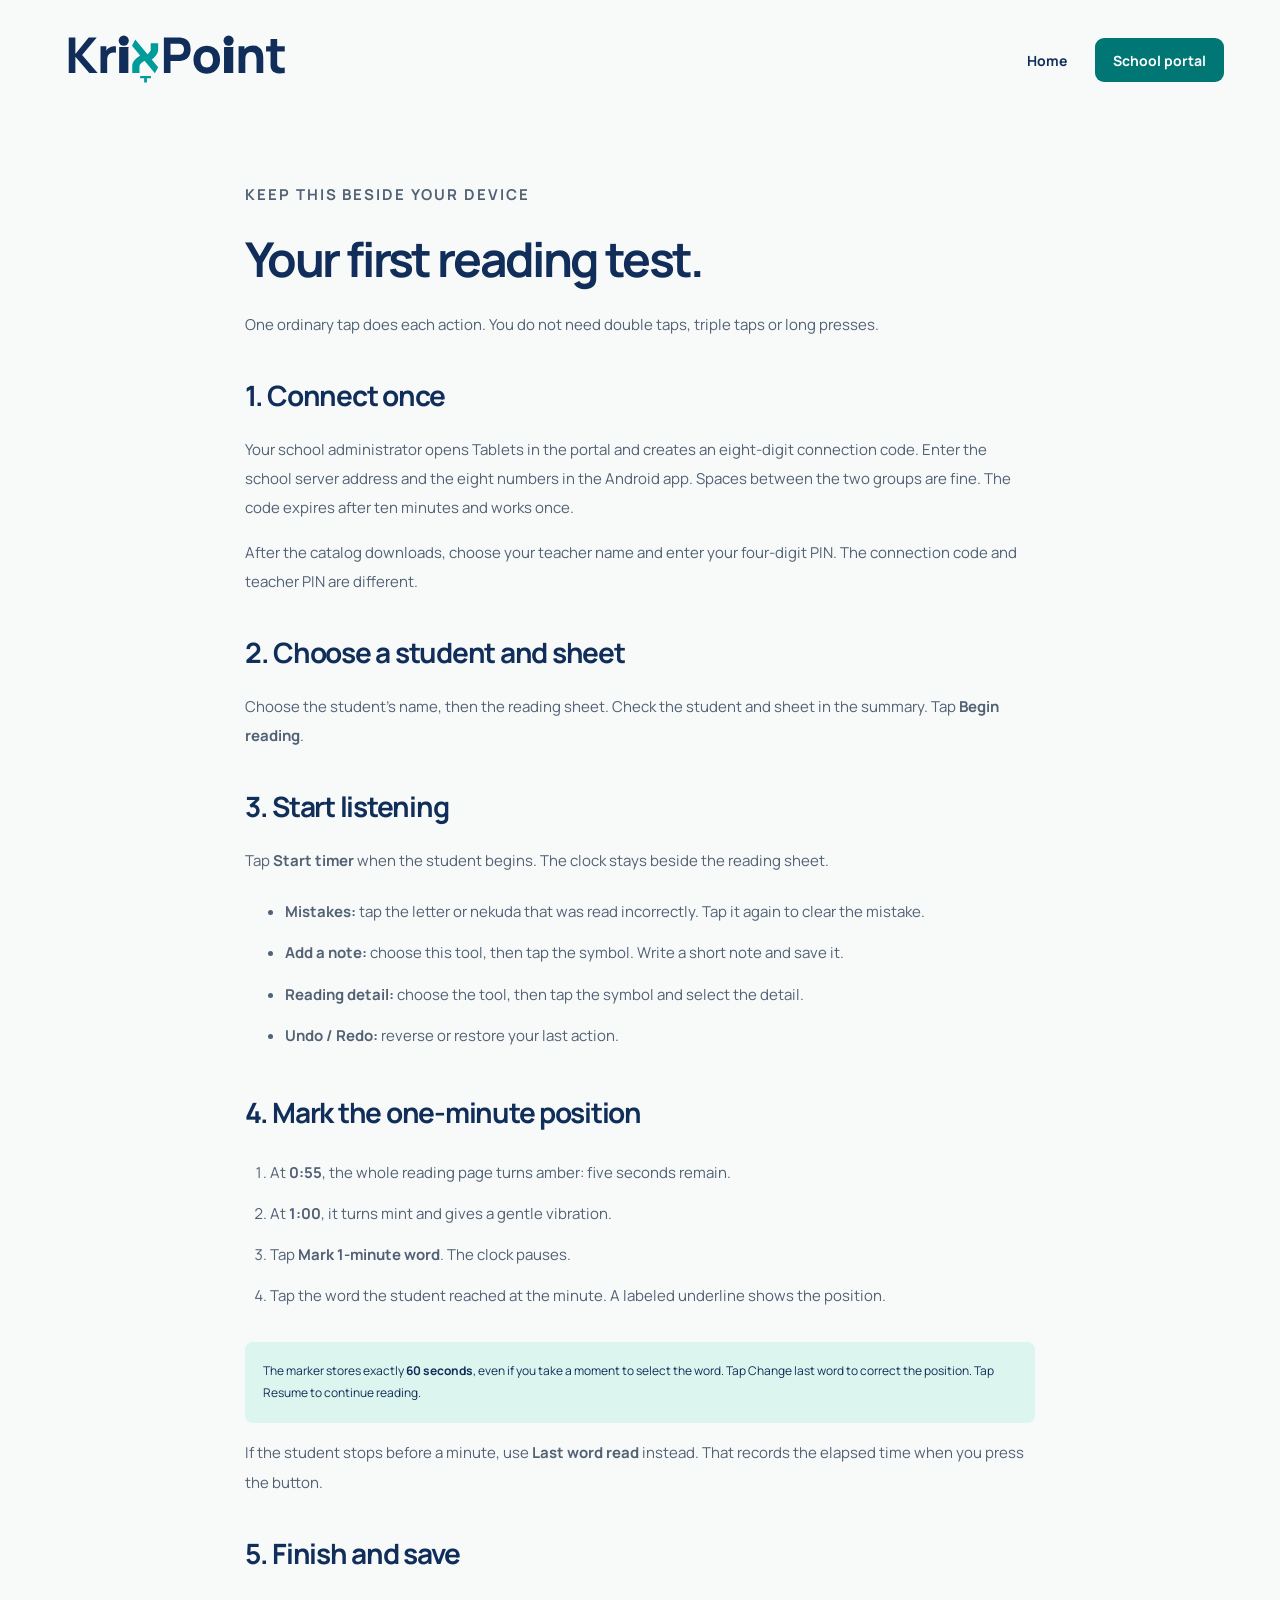
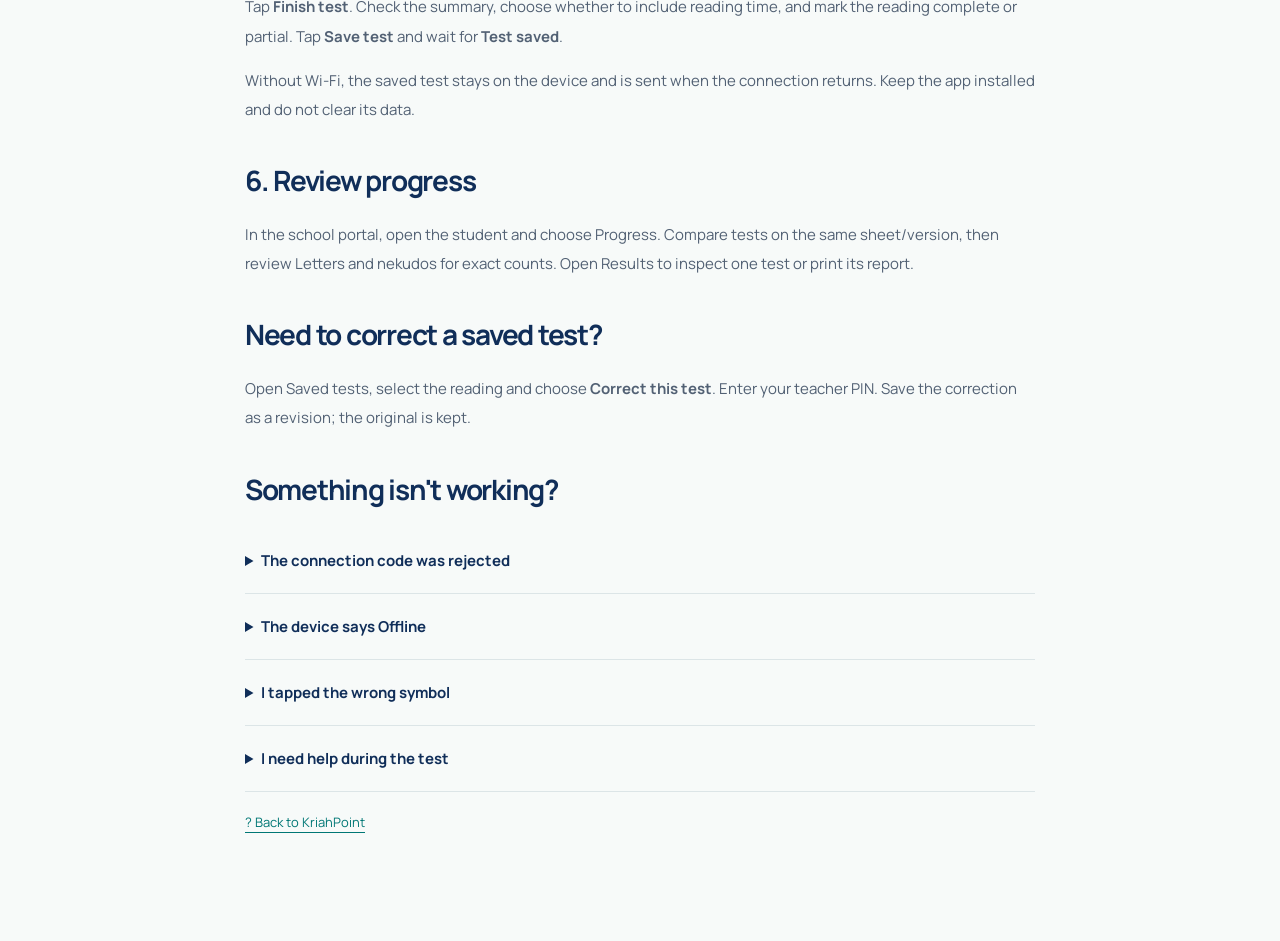
==== guide/index.html @ 3f29a815 "Publish KriahPoint website, teacher guide and fictional report examples" ====
<!doctype html>
<html lang="en">
  <head>
    <meta charset="utf-8" />
    <meta name="viewport" content="width=device-width,initial-scale=1" />
    <meta name="theme-color" content="#102E59" />
    <title>Teacher guide | KriahPoint</title>
    <link rel="stylesheet" href="/site.css" />
    <link rel="icon" href="/brand/favicon.ico" />
  </head>
  <body>
    <header class="nav wrap">
      <a href="/" aria-label="KriahPoint home"
        ><img
          class="logo"
          src="/brand/kriahpoint-primary.svg"
          alt="KriahPoint"
          width="240"
          height="68"
      /></a>
      <nav aria-label="Main navigation">
        <a href="/">Home</a><a href="/portal/" class="button small">School portal</a>
      </nav>
    </header>
    <main class="document">
      <p class="eyebrow">Keep this beside your device</p>
      <h1>Your first reading test.</h1>
      <p>
        One ordinary tap does each action. You do not need double taps, triple taps or long presses.
      </p>
      <h2>1. Connect once</h2>
      <p>
        Your school administrator opens Tablets in the portal and creates an eight-digit connection
        code. Enter the school server address and the eight numbers in the Android app. Spaces
        between the two groups are fine. The code expires after ten minutes and works once.
      </p>
      <p>
        After the catalog downloads, choose your teacher name and enter your four-digit PIN. The
        connection code and teacher PIN are different.
      </p>
      <h2>2. Choose a student and sheet</h2>
      <p>
        Choose the student's name, then the reading sheet. Check the student and sheet in the
        summary. Tap <strong>Begin reading</strong>.
      </p>
      <h2>3. Start listening</h2>
      <p>
        Tap <strong>Start timer</strong> when the student begins. The clock stays beside the reading
        sheet.
      </p>
      <ul>
        <li>
          <strong>Mistakes:</strong> tap the letter or nekuda that was read incorrectly. Tap it
          again to clear the mistake.
        </li>
        <li>
          <strong>Add a note:</strong> choose this tool, then tap the symbol. Write a short note and
          save it.
        </li>
        <li>
          <strong>Reading detail:</strong> choose the tool, then tap the symbol and select the
          detail.
        </li>
        <li><strong>Undo / Redo:</strong> reverse or restore your last action.</li>
      </ul>
      <h2>4. Mark the one-minute position</h2>
      <ol>
        <li>At <strong>0:55</strong>, the whole reading page turns amber: five seconds remain.</li>
        <li>At <strong>1:00</strong>, it turns mint and gives a gentle vibration.</li>
        <li>Tap <strong>Mark 1-minute word</strong>. The clock pauses.</li>
        <li>
          Tap the word the student reached at the minute. A labeled underline shows the position.
        </li>
      </ol>
      <div class="note">
        The marker stores exactly <strong>60 seconds</strong>, even if you take a moment to select
        the word. Tap Change last word to correct the position. Tap Resume to continue reading.
      </div>
      <p>
        If the student stops before a minute, use <strong>Last word read</strong> instead. That
        records the elapsed time when you press the button.
      </p>
      <h2>5. Finish and save</h2>
      <p>
        Tap <strong>Finish test</strong>. Check the summary, choose whether to include reading time,
        and mark the reading complete or partial. Tap <strong>Save test</strong> and wait for
        <strong>Test saved</strong>.
      </p>
      <p>
        Without Wi-Fi, the saved test stays on the device and is sent when the connection returns.
        Keep the app installed and do not clear its data.
      </p>
      <h2>6. Review progress</h2>
      <p>
        In the school portal, open the student and choose Progress. Compare tests on the same
        sheet/version, then review Letters and nekudos for exact counts. Open Results to inspect one
        test or print its report.
      </p>
      <h2>Need to correct a saved test?</h2>
      <p>
        Open Saved tests, select the reading and choose <strong>Correct this test</strong>. Enter
        your teacher PIN. Save the correction as a revision; the original is kept.
      </p>
      <h2>Something isn't working?</h2>
      <details>
        <summary>The connection code was rejected</summary>
        <p>
          Check the eight numbers and the school server address. Ask the administrator to generate a
          fresh code if ten minutes have passed or the code was already used.
        </p>
      </details>
      <details>
        <summary>The device says Offline</summary>
        <p>
          If its catalog has already downloaded, you can continue testing and save locally. Connect
          to your usual school Wi-Fi when available. Do not uninstall or clear app data to fix an
          upload.
        </p>
      </details>
      <details>
        <summary>I tapped the wrong symbol</summary>
        <p>
          Tap that same symbol again in Mistakes, or use Undo. For a note or reading detail, first
          choose its visible tool.
        </p>
      </details>
      <details>
        <summary>I need help during the test</summary>
        <p>
          Tap Show me how. Use Next to see an outline around the actual timer, tools, sheet, word
          selection and Finish controls. Close guide returns to your test.
        </p>
      </details>
      <p><a class="back" href="/">? Back to KriahPoint</a></p>
    </main>
  </body>
</html>
---- site.css ----
@font-face {
  font-family: Manrope;
  src: url('/brand/Manrope-700.ttf') format('truetype');
  font-weight: 600 800;
  font-display: swap;
}
@font-face {
  font-family: Manrope;
  src: url('/brand/Manrope-400.ttf') format('truetype');
  font-weight: 400;
  font-display: swap;
}
@font-face {
  font-family: Heebo;
  src: url('/brand/Heebo-400.ttf') format('truetype');
  font-weight: 400;
  font-display: swap;
}
:root {
  --navy: #102e59;
  --teal: #007775;
  --mint: #ddf5ef;
  --cloud: #f7faf9;
  --slate: #526174;
  --line: #dce5e7;
  color: var(--navy);
  font-family: Manrope, Arial, sans-serif;
  font-synthesis: none;
  scroll-behavior: smooth;
}
* {
  box-sizing: border-box;
}
body {
  margin: 0;
  background: var(--cloud);
}
a {
  color: inherit;
  text-underline-offset: 5px;
}
button {
  font: inherit;
}
button,
a,
summary {
  -webkit-tap-highlight-color: transparent;
}
a:focus-visible,
button:focus-visible,
summary:focus-visible {
  outline: 3px solid #b98000;
  outline-offset: 5px;
}
.wrap {
  max-width: 1240px;
  padding-left: 36px;
  padding-right: 36px;
  margin: auto;
}
.nav {
  display: flex;
  align-items: center;
  justify-content: space-between;
  gap: 28px;
  min-height: 120px;
}
.logo {
  display: block;
  width: 240px;
  height: auto;
}
.nav nav {
  display: flex;
  gap: 28px;
  align-items: center;
}
.nav a {
  text-decoration: none;
  font-size: 14px;
  font-weight: 650;
}
.button {
  display: inline-flex;
  align-items: center;
  justify-content: center;
  gap: 24px;
  padding: 18px 24px;
  background: var(--teal);
  color: white;
  border: 0;
  border-radius: 9px;
  font-size: 15px;
  font-weight: 700;
  text-decoration: none;
  cursor: pointer;
  min-height: 52px;
}
.button:hover {
  background: #005f5d;
}
.button:disabled {
  opacity: 0.65;
  cursor: wait;
}
.button.small {
  padding: 12px 18px;
  min-height: 44px;
}
.skip {
  position: absolute;
  left: 20px;
  top: -70px;
  background: var(--navy);
  color: white;
  z-index: 10;
  padding: 14px;
}
.skip:focus {
  top: 10px;
}
.hero {
  display: grid;
  grid-template-columns: 1.1fr 1fr;
  gap: 80px;
  align-items: center;
  padding-top: 75px;
  padding-bottom: 110px;
}
.eyebrow {
  text-transform: uppercase;
  letter-spacing: 0.13em;
  font-size: 11px;
  font-weight: 800;
  color: var(--teal);
}
h1 {
  font-size: clamp(48px, 5.5vw, 76px);
  line-height: 1.1;
  letter-spacing: -0.055em;
  font-weight: 700;
  margin: 24px 0;
}
h1 span {
  color: var(--teal);
}
.intro {
  font-size: 18px;
  line-height: 1.9;
  max-width: 510px;
  color: var(--slate);
}
.actions {
  display: flex;
  flex-wrap: wrap;
  align-items: center;
  gap: 24px;
  margin: 30px 0 22px;
}
.quiet {
  color: var(--teal);
  font-size: 14px;
  font-weight: 750;
}
.fine {
  font-size: 11px !important;
  color: var(--slate);
  line-height: 1.8 !important;
}
.reading-card {
  background: white;
  padding: 28px;
  border: 1px solid var(--line);
  border-radius: 18px;
  box-shadow: 0 20px 60px #102e590a;
  transition: background 0.4s;
}
.reading-card.amber {
  background: #ffe5a0;
}
.reading-card.mint {
  background: var(--mint);
}
.card-top {
  display: flex;
  align-items: center;
  justify-content: space-between;
  gap: 12px;
}
.pill {
  background: var(--mint);
  border-radius: 20px;
  color: var(--teal);
  padding: 7px 12px;
  font-size: 10px;
  font-weight: 800;
}
.example {
  font-size: 10px;
  color: var(--slate);
}
.reader {
  display: flex;
  align-items: center;
  justify-content: space-between;
  margin: 30px 0;
}
.reader strong,
.reader span {
  display: block;
}
.reader strong {
  font-size: 17px;
}
.reader span {
  font-size: 11px;
  color: var(--slate);
  margin-top: 7px;
}
.demo-clock {
  text-align: center;
  border: 3px solid var(--teal);
  border-radius: 50%;
  width: 98px;
  height: 98px;
  display: flex;
  align-items: center;
  justify-content: center;
  flex-direction: column;
  flex-shrink: 0;
}
.demo-clock strong {
  font-size: 27px;
  font-variant-numeric: tabular-nums;
}
.demo-clock span {
  font-size: 9px;
  max-width: 85px;
  margin-top: 3px;
}
.hebrew {
  font-family: Heebo, serif;
  text-align: center;
  font-size: 48px;
  line-height: 1.9;
  border-top: 1px solid #102e5912;
  border-bottom: 1px solid #102e5912;
  padding: 12px 0;
  color: #172e2e;
}
.demo-instruction {
  font-size: 13px;
  line-height: 1.8;
  min-height: 48px;
}
.reading-card .button {
  width: 100%;
}
.reading-card > .fine {
  margin-bottom: 0;
  text-align: center;
}
.assurances {
  background: var(--navy);
  color: white;
}
.assurance-grid {
  display: grid;
  grid-template-columns: repeat(3, 1fr);
  gap: 55px;
  padding-top: 28px;
  padding-bottom: 28px;
}
.assurance-grid strong,
.assurance-grid span {
  display: block;
}
.assurance-grid strong {
  font-size: 14px;
  margin-bottom: 9px;
}
.assurance-grid span {
  font-size: 12px;
  line-height: 1.9;
  color: #d4e3ed;
}
.section {
  padding-top: 95px;
  padding-bottom: 95px;
}
.section-heading {
  max-width: 650px;
  margin-bottom: 44px;
}
h2 {
  font-size: clamp(32px, 3.3vw, 44px);
  letter-spacing: -0.045em;
  line-height: 1.2;
  font-weight: 650;
  margin: 18px 0 22px;
}
h3 {
  font-size: 18px;
  line-height: 1.5;
  letter-spacing: -0.02em;
}
p {
  line-height: 1.9;
}
.section-heading > p:last-child,
.report-grid > div > p,
.support-grid > div > p {
  font-size: 15px;
  color: var(--slate);
  line-height: 1.95;
}
.steps {
  display: grid;
  grid-template-columns: repeat(4, 1fr);
  gap: 30px;
}
.number {
  font-size: 12px;
  font-weight: 800;
  letter-spacing: 0.05em;
  color: var(--teal);
}
.steps article {
  border-top: 1px solid var(--line);
  padding-top: 24px;
}
.steps h3 {
  margin: 16px 0 10px;
}
.steps p {
  font-size: 13px;
  color: var(--slate);
  line-height: 1.9;
}
.report-section {
  background: #edf5f3;
  padding: 85px 0;
}
.report-grid {
  display: grid;
  grid-template-columns: 1fr 1.15fr;
  gap: 85px;
  align-items: center;
}
.checks {
  padding: 0;
  list-style: none;
  margin: 28px 0;
}
.checks li {
  font-size: 13px;
  margin: 15px 0;
  padding-left: 25px;
  position: relative;
}
.checks li:before {
  content: '✓';
  position: absolute;
  left: 0;
  color: var(--teal);
  font-weight: 800;
}
.report-card {
  padding: 30px;
  border: 1px solid var(--line);
  border-radius: 14px;
  background: white;
}
.report-card .eyebrow {
  font-size: 9px;
}
.report-card h3 {
  font-size: 17px;
  margin: 22px 0 15px;
}
.score-line {
  display: flex;
  align-items: center;
  gap: 23px;
}
.score-line > strong {
  font-size: 55px;
  letter-spacing: -0.06em;
  font-weight: 750;
}
.score-line > strong > span {
  font-size: 26px;
  margin-left: 5px;
}
.score-line p {
  font-size: 11px;
  color: var(--slate);
  line-height: 1.9;
}
.score-line b {
  color: var(--teal);
}
.chart {
  position: relative;
  height: 210px;
  margin: 30px 0 18px;
  padding-left: 44px;
}
.chart-grid {
  position: absolute;
  inset: 0 0 25px 0;
  display: flex;
  justify-content: space-between;
  flex-direction: column;
  font-size: 9px;
  color: var(--slate);
}
.chart-grid span {
  position: relative;
}
.chart-grid span:after {
  content: '';
  position: absolute;
  left: 44px;
  right: 0;
  top: 7px;
  border-top: 1px solid #edf1f2;
}
.bars {
  display: grid;
  grid-template-columns: repeat(4, 1fr);
  gap: 25px;
  align-items: end;
  position: relative;
  height: 100%;
}
.bars > div {
  height: 100%;
  display: flex;
  flex-direction: column;
  justify-content: flex-end;
  align-items: center;
  position: relative;
  padding-top: 18px;
  padding-bottom: 25px;
}
.bars i {
  background: #91c8bc;
  display: block;
  height: calc(var(--value) * 0.86);
  width: 100%;
  max-width: 58px;
  border-radius: 6px 6px 0 0;
  min-height: 20px;
}
.bars > div:last-child i {
  background: var(--teal);
}
.bars b {
  font-size: 12px;
  margin-bottom: 7px;
}
.bars span {
  position: absolute;
  bottom: 0;
  font-size: 10px;
  white-space: nowrap;
  color: var(--slate);
}
.support-grid {
  display: grid;
  grid-template-columns: 1fr 1fr;
  gap: 110px;
  align-items: center;
}
.help-card {
  background: white;
  border: 1px solid var(--line);
  border-radius: 12px;
  padding: 32px;
}
.help-card p {
  font-size: 13px;
}
.note {
  background: var(--mint);
  padding: 18px;
  border-radius: 8px;
  line-height: 1.9;
  font-size: 12px;
  margin-top: 25px;
}
.faq {
  padding-top: 0;
  max-width: 950px;
}
.faq .section-heading {
  text-align: center;
  margin: 0 auto 35px;
}
details {
  border-bottom: 1px solid var(--line);
  padding: 22px 0;
}
summary {
  cursor: pointer;
  font-size: 15px;
  font-weight: 700;
}
details p {
  font-size: 14px;
  color: var(--slate);
  max-width: 740px;
}
.footer {
  background: var(--navy);
  color: white;
  padding: 55px 0;
}
.footer > .wrap {
  display: flex;
  align-items: center;
  flex-wrap: wrap;
  gap: 28px;
}
.footer img {
  width: 230px;
  height: auto;
}
.footer p {
  font-size: 12px;
  color: #d4e3ed;
}
.footer nav {
  margin-left: auto;
  display: flex;
  gap: 24px;
  font-size: 12px;
}
.footer small {
  font-size: 10px;
  color: #c3d5e1;
  flex-basis: 100%;
}
.document {
  max-width: 850px;
  margin: auto;
  padding: 45px 30px 90px;
}
.document h1 {
  font-size: 48px;
}
.document h2 {
  font-size: 28px;
  margin-top: 40px;
}
.document p,
.document li {
  color: var(--slate);
  line-height: 1.95;
  font-size: 15px;
}
.document .back {
  font-size: 13px;
  color: var(--teal);
}
.document ol {
  padding-left: 25px;
}
.document li {
  padding: 6px 0;
}
.status {
  padding: 22px;
  border: 1px solid #e4d5a8;
  border-radius: 10px;
  background: #fff8df;
  color: var(--navy);
  line-height: 1.8;
  margin: 25px 0;
}
@media (max-width: 1000px) {
  .hero {
    gap: 35px;
  }
  .nav nav {
    gap: 18px;
  }
  .nav a {
    font-size: 12px;
  }
  .nav .logo {
    width: 210px;
  }
  .report-grid {
    gap: 40px;
  }
  .support-grid {
    gap: 50px;
  }
  .steps {
    gap: 20px;
  }
  .bars {
    gap: 15px;
  }
}
@media (max-width: 760px) {
  .wrap {
    padding-left: 22px;
    padding-right: 22px;
  }
  .nav {
    flex-wrap: wrap;
    justify-content: center;
    gap: 16px;
    padding-top: 24px;
    padding-bottom: 20px;
  }
  .nav nav {
    flex-wrap: wrap;
    justify-content: center;
    gap: 18px;
  }
  .nav .logo {
    width: 220px;
  }
  .nav a {
    font-size: 12px;
  }
  .hero {
    grid-template-columns: 1fr;
    padding-top: 35px;
    padding-bottom: 55px;
    gap: 40px;
  }
  .intro {
    font-size: 16px;
  }
  .hero h1 {
    font-size: 58px;
  }
  .reading-card {
    max-width: 500px;
    width: 100%;
    margin: auto;
  }
  .actions {
    gap: 18px;
  }
  .assurance-grid {
    grid-template-columns: 1fr;
    gap: 5px;
    padding-top: 18px;
    padding-bottom: 18px;
  }
  .assurance-grid p {
    margin: 12px 0;
  }
  .assurance-grid strong {
    margin-bottom: 3px;
  }
  .section {
    padding-top: 60px;
    padding-bottom: 60px;
  }
  .steps {
    grid-template-columns: 1fr 1fr;
    gap: 24px;
  }
  .report-grid,
  .support-grid {
    grid-template-columns: 1fr;
    gap: 35px;
  }
  .report-section {
    padding: 50px 0;
  }
  .report-card {
    padding: 24px;
  }
  .score-line > strong {
    font-size: 49px;
  }
  .chart {
    height: 200px;
  }
  .card-top {
    gap: 8px;
  }
  .footer nav {
    margin-left: 0;
  }
  .footer > .wrap {
    gap: 18px;
  }
  .footer p {
    margin: 0;
  }
  .document h1 {
    font-size: 39px;
  }
  .faq {
    padding-top: 0;
  }
}
@media (prefers-reduced-motion: reduce) {
  :root {
    scroll-behavior: auto;
  }
  .reading-card {
    transition: none;
  }
}
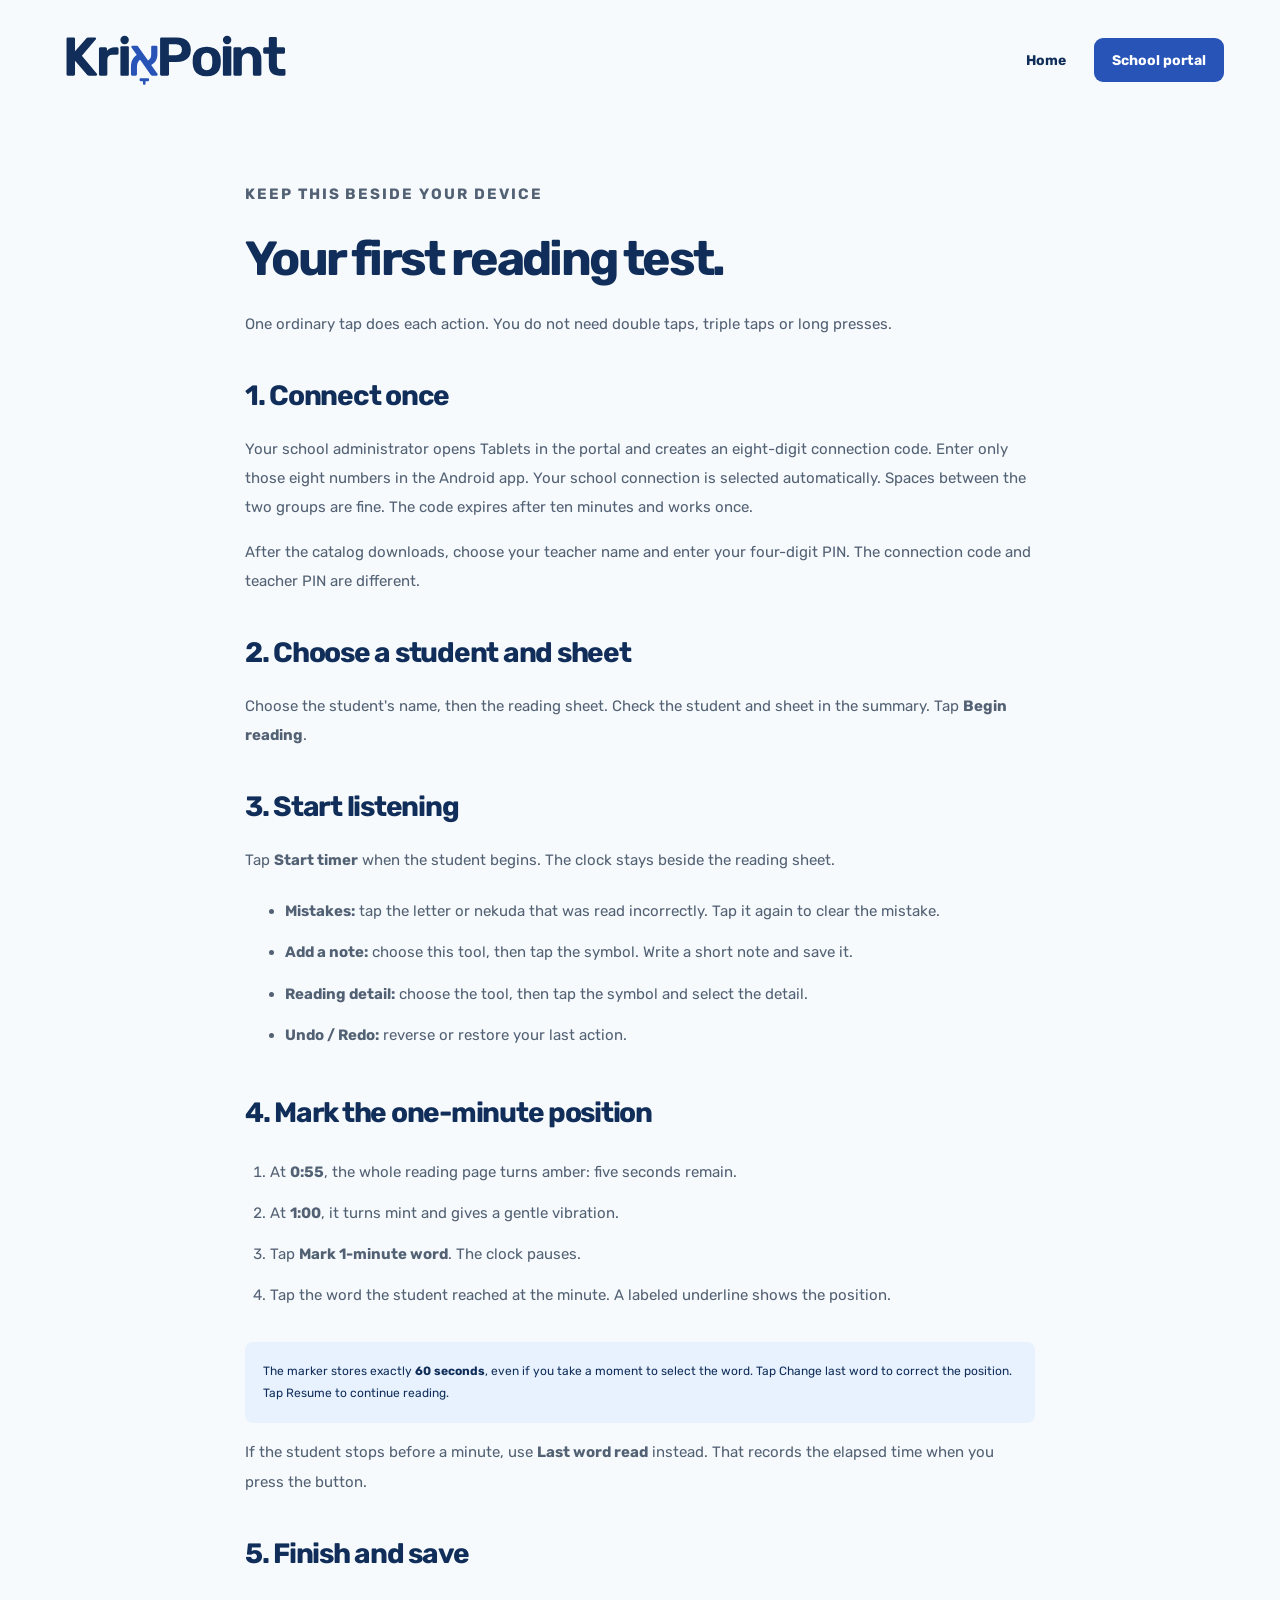
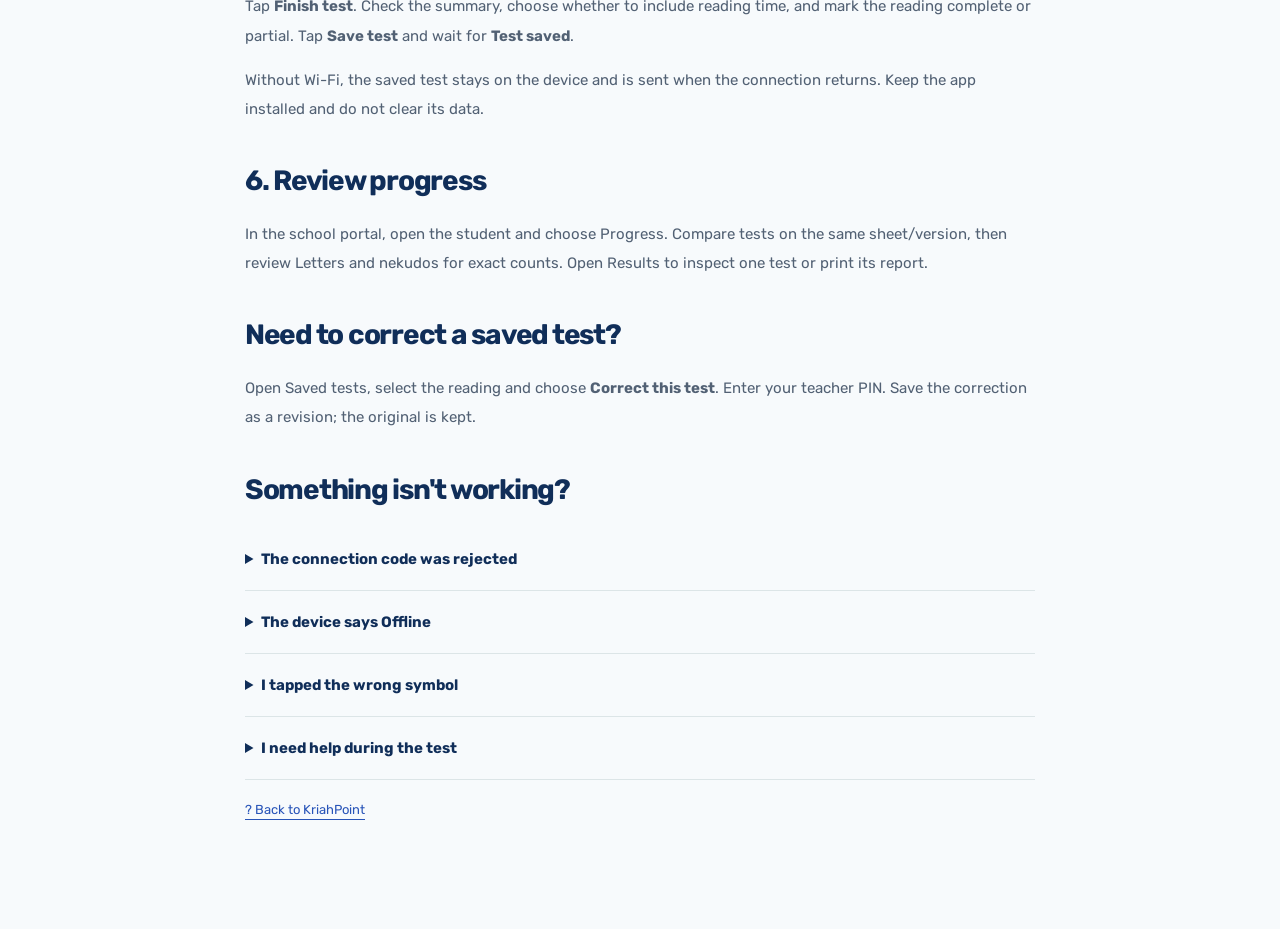
==== commit 5b9cb197: "Update KriahPoint public website and teacher guide" ====
--- a/guide/index.html
+++ b/guide/index.html
@@ -1,6 +1,10 @@
 <!doctype html>
 <html lang="en">
   <head>
+    <meta
+      http-equiv="Content-Security-Policy"
+      content="default-src 'self'; script-src 'self'; style-src 'self' 'unsafe-inline'; font-src 'self'; img-src 'self' data:; object-src 'none'; base-uri 'self'; form-action 'self'"
+    />
     <meta charset="utf-8" />
     <meta name="viewport" content="width=device-width,initial-scale=1" />
     <meta name="theme-color" content="#102E59" />
@@ -31,8 +35,9 @@
       <h2>1. Connect once</h2>
       <p>
         Your school administrator opens Tablets in the portal and creates an eight-digit connection
-        code. Enter the school server address and the eight numbers in the Android app. Spaces
-        between the two groups are fine. The code expires after ten minutes and works once.
+        code. Enter only those eight numbers in the Android app. Your school connection is selected
+        automatically. Spaces between the two groups are fine. The code expires after ten minutes
+        and works once.
       </p>
       <p>
         After the catalog downloads, choose your teacher name and enter your four-digit PIN. The
@@ -105,7 +110,7 @@
       <details>
         <summary>The connection code was rejected</summary>
         <p>
-          Check the eight numbers and the school server address. Ask the administrator to generate a
+          Check the eight numbers and your Wi-Fi connection. Ask the administrator to generate a
           fresh code if ten minutes have passed or the code was already used.
         </p>
       </details>
--- a/site.css
+++ b/site.css
@@ -1,30 +1,30 @@
 @font-face {
-  font-family: Manrope;
-  src: url('/brand/Manrope-700.ttf') format('truetype');
+  font-family: Rubik;
+  src: url('/brand/Rubik-700.ttf') format('truetype');
   font-weight: 600 800;
   font-display: swap;
 }
 @font-face {
-  font-family: Manrope;
-  src: url('/brand/Manrope-400.ttf') format('truetype');
+  font-family: Rubik;
+  src: url('/brand/Rubik-400.ttf') format('truetype');
   font-weight: 400;
   font-display: swap;
 }
 @font-face {
-  font-family: Heebo;
-  src: url('/brand/Heebo-400.ttf') format('truetype');
+  font-family: Rubik;
+  src: url('/brand/Rubik-400.ttf') format('truetype');
   font-weight: 400;
   font-display: swap;
 }
 :root {
   --navy: #102e59;
-  --teal: #007775;
-  --mint: #ddf5ef;
-  --cloud: #f7faf9;
+  --teal: #2854b8;
+  --mint: #e8f2ff;
+  --cloud: #f7fafc;
   --slate: #526174;
   --line: #dce5e7;
   color: var(--navy);
-  font-family: Manrope, Arial, sans-serif;
+  font-family: Rubik, Arial, sans-serif;
   font-synthesis: none;
   scroll-behavior: smooth;
 }
@@ -98,7 +98,7 @@
   min-height: 52px;
 }
 .button:hover {
-  background: #005f5d;
+  background: #1d4090;
 }
 .button:disabled {
   opacity: 0.65;
@@ -240,7 +240,7 @@
   margin-top: 3px;
 }
 .hebrew {
-  font-family: Heebo, serif;
+  font-family: Rubik, serif;
   text-align: center;
   font-size: 48px;
   line-height: 1.9;
@@ -339,7 +339,7 @@
   line-height: 1.9;
 }
 .report-section {
-  background: #edf5f3;
+  background: #e8f2ff;
   padding: 85px 0;
 }
 .report-grid {
@@ -446,7 +446,7 @@
   padding-bottom: 25px;
 }
 .bars i {
-  background: #91c8bc;
+  background: #70b7ff;
   display: block;
   height: calc(var(--value) * 0.86);
   width: 100%;
@@ -713,3 +713,60 @@
     transition: none;
   }
 }
+
+/* Plot geometry: each bar's percentage uses the same 0?100% height as the axis. */
+.chart {
+  height: 220px;
+  margin-top: 40px;
+}
+.chart-grid {
+  inset: 0 0 auto 0;
+  height: 190px;
+  display: block;
+}
+.chart-grid span {
+  position: absolute;
+  left: 0;
+  width: 100%;
+  transform: translateY(-50%);
+}
+.chart-grid span:nth-child(1) {
+  top: 0;
+}
+.chart-grid span:nth-child(2) {
+  top: 50%;
+}
+.chart-grid span:nth-child(3) {
+  top: 100%;
+}
+.chart-grid span:after {
+  top: 50%;
+}
+.bars {
+  height: 190px;
+}
+.bars > div {
+  display: block;
+  padding: 0;
+}
+.bars i {
+  position: absolute;
+  bottom: 0;
+  left: 50%;
+  transform: translateX(-50%);
+  height: var(--value);
+}
+.bars b {
+  position: absolute;
+  bottom: calc(var(--value) + 6px);
+  left: 50%;
+  transform: translateX(-50%);
+  white-space: nowrap;
+  margin: 0;
+}
+.bars span {
+  top: calc(100% + 12px);
+  bottom: auto;
+  left: 50%;
+  transform: translateX(-50%);
+}
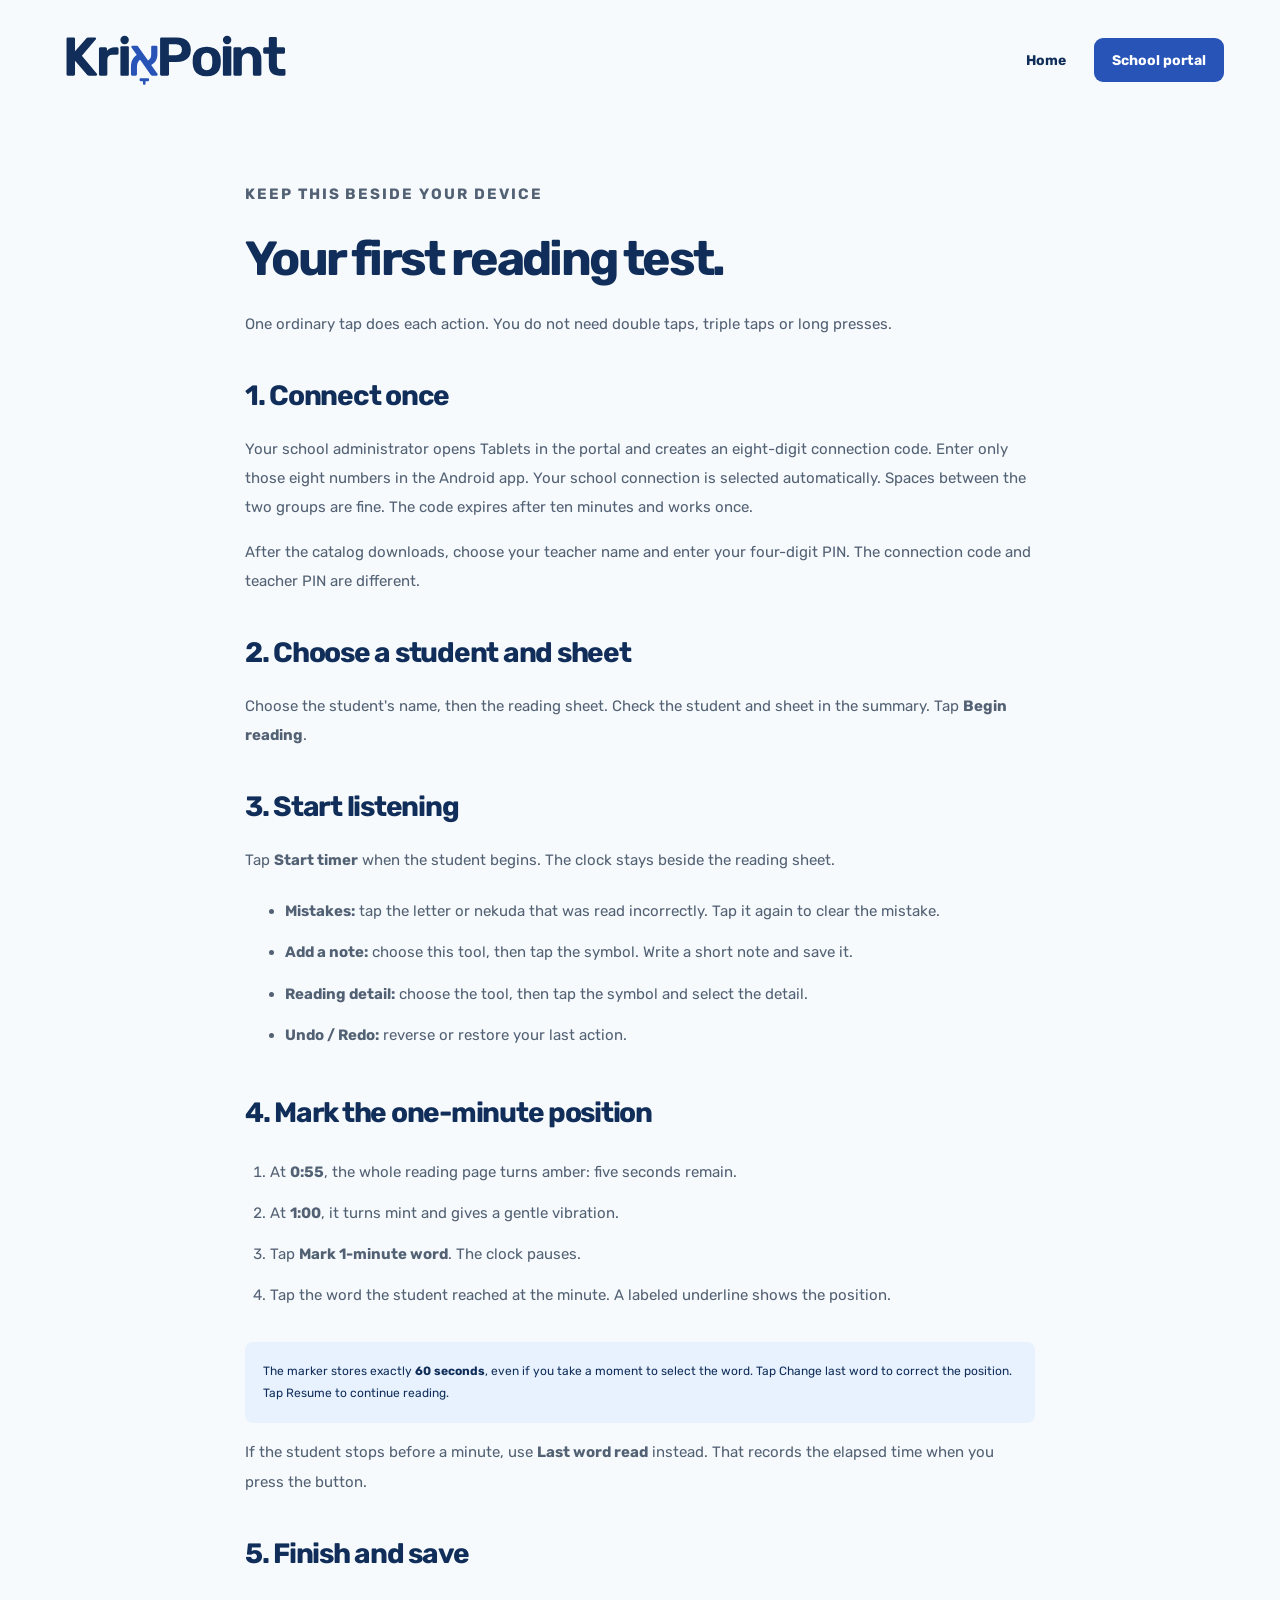
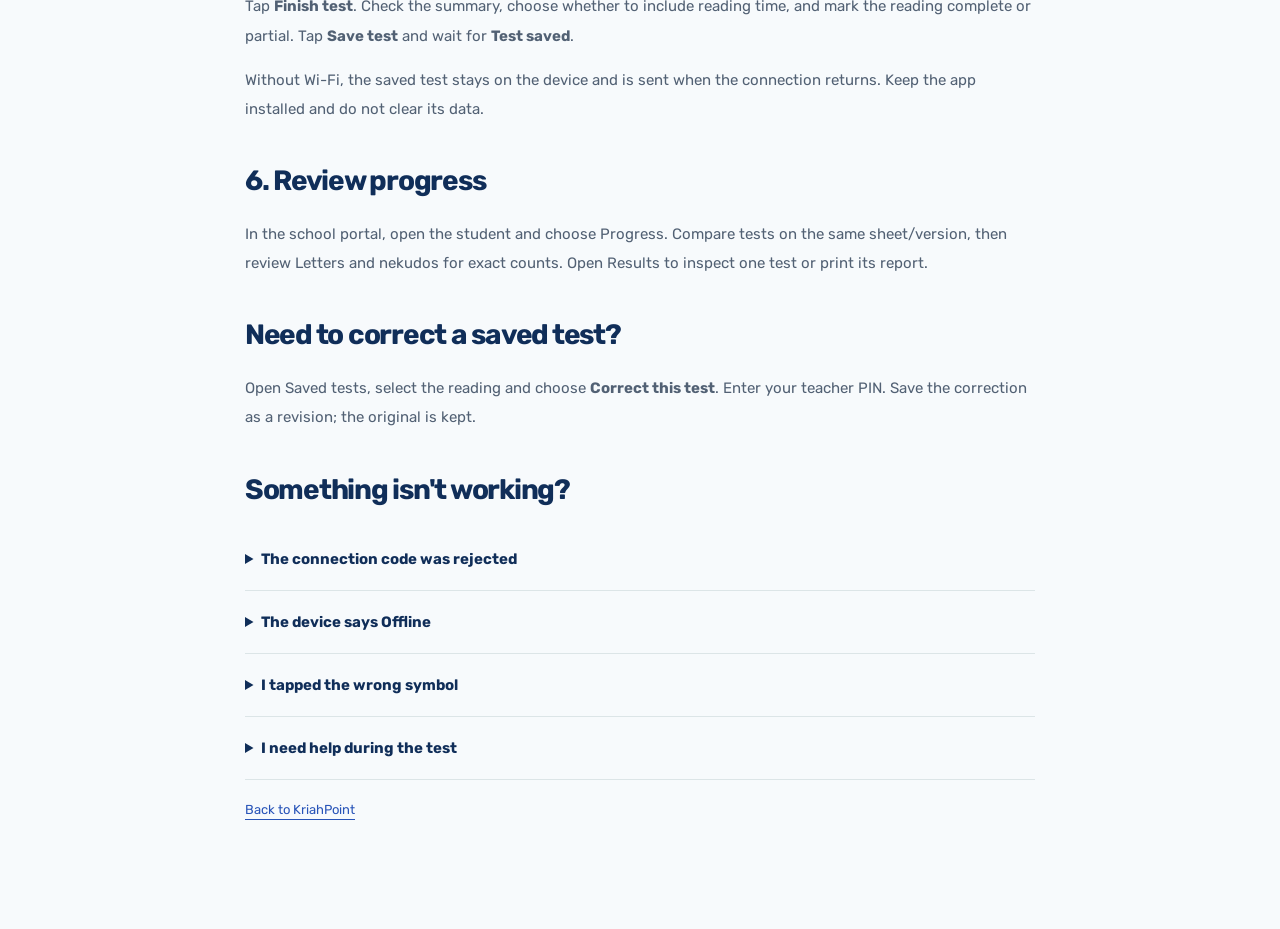
==== commit ca5e65a7: "Update KriahPoint public website and teacher guide" ====
--- a/guide/index.html
+++ b/guide/index.html
@@ -136,7 +136,7 @@
           selection and Finish controls. Close guide returns to your test.
         </p>
       </details>
-      <p><a class="back" href="/">? Back to KriahPoint</a></p>
+      <p><a class="back" href="/">Back to KriahPoint</a></p>
     </main>
   </body>
 </html>
